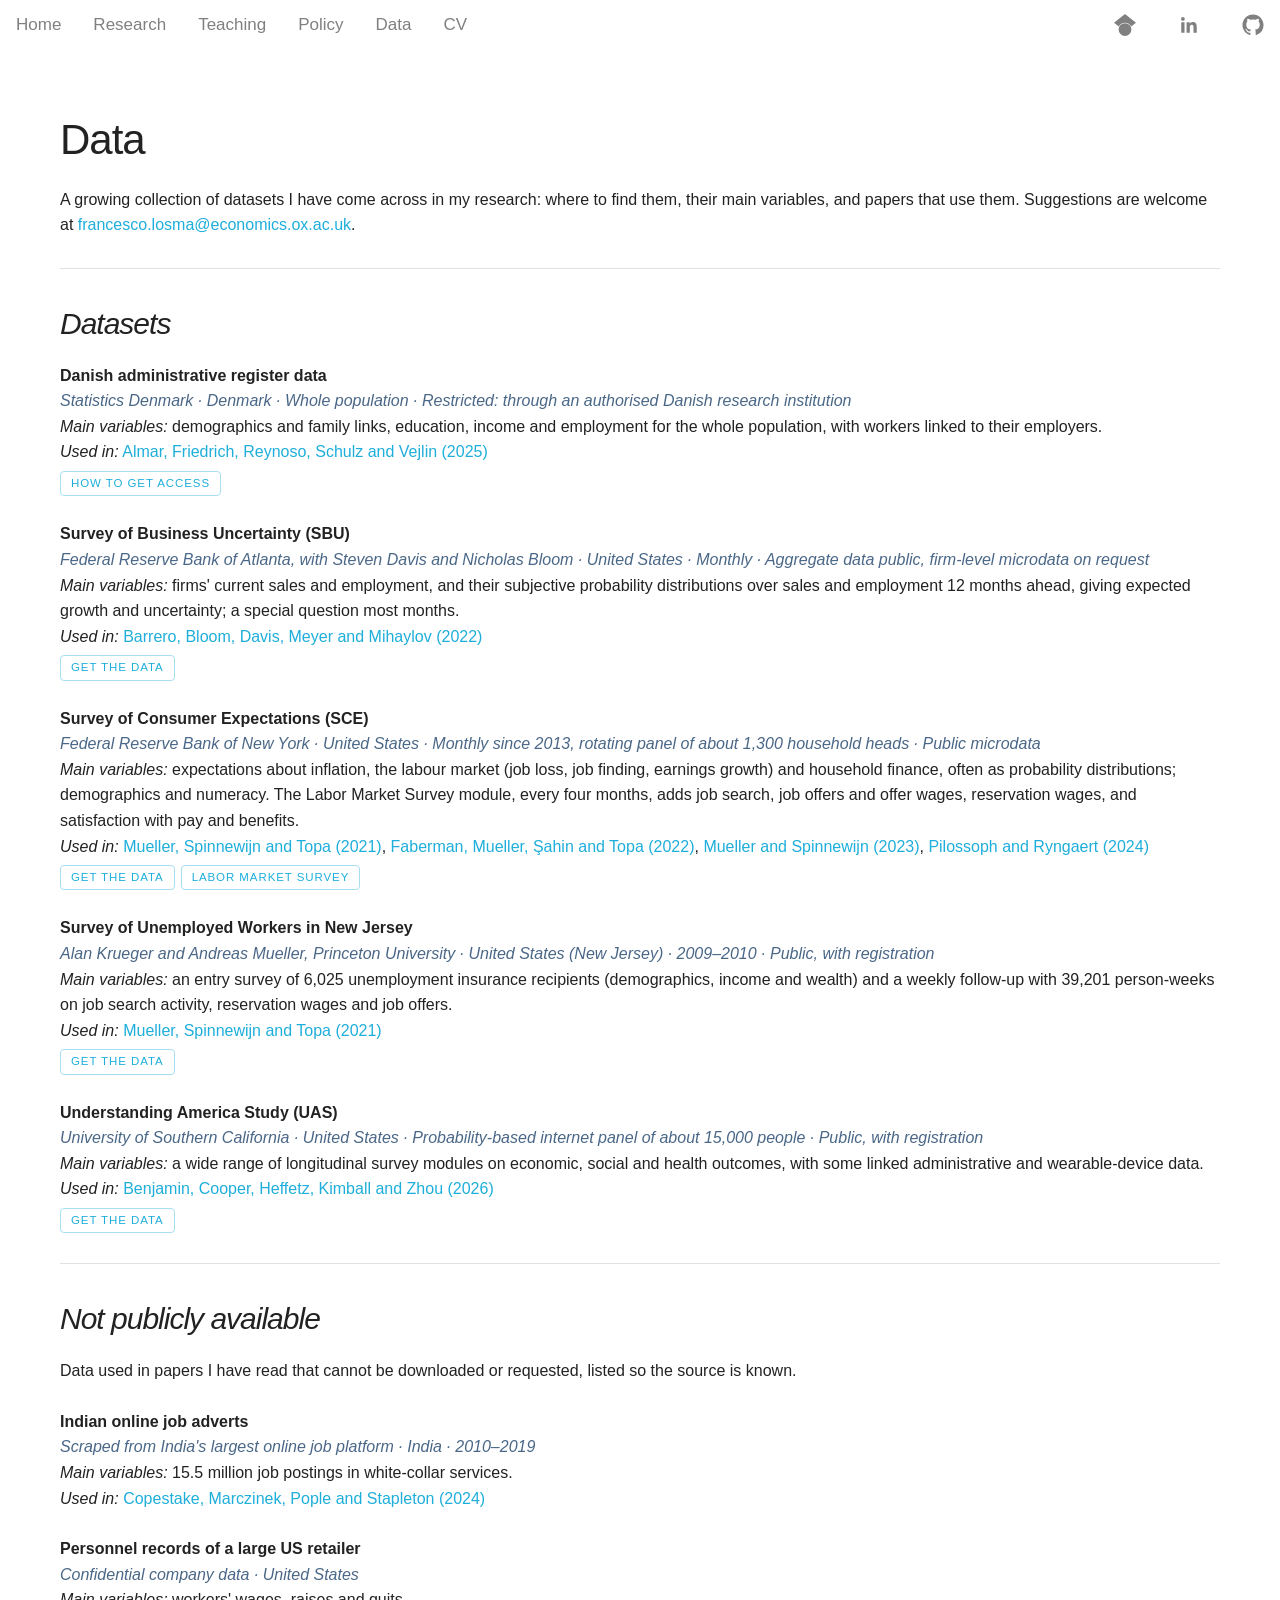
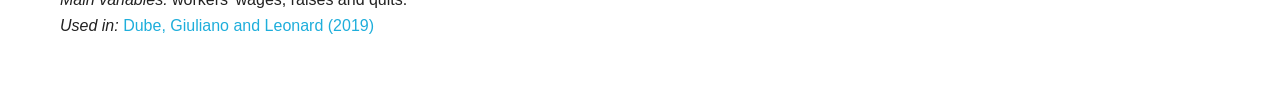
==== data.html @ 28f6fb7c "Add a Data page collecting datasets, their main variables and the papers that use them Co-Authored-B" ====
<!doctype html>
<html lang="en">
  <head>
    <meta charset="utf-8">
    <meta name="viewport" content="width=device-width, initial-scale=1">
    <title>Data | Francesco Losma</title>
    <meta name="description" content="Datasets for economics research: where to find them, their main variables, and papers that use them.">
    <meta name="author" content="Francesco Losma">
    <link rel="canonical" href="https://francescolosma.github.io/data.html">
    <link rel="icon" href="favicon.svg" type="image/svg+xml">
    <link rel="stylesheet" href="styles.css">
  </head>
  <body>
    <!-- Same menu as index.html; if you change one, change both -->
    <header class="topnav">
      <nav class="nav-links" aria-label="Main">
        <a href="index.html">Home</a>
        <a href="index.html#research">Research</a>
        <a href="index.html#teaching">Teaching</a>
        <a href="index.html#policy">Policy</a>
        <a href="data.html">Data</a>
        <a href="files/CV.pdf" target="_blank" rel="noreferrer">CV</a>
      </nav>
      <nav class="social-links" aria-label="Profiles">
        <a href="https://scholar.google.com/citations?user=Rabv2B8AAAAJ" aria-label="Google Scholar" target="_blank" rel="noreferrer">
          <svg aria-hidden="true" viewBox="0 0 24 24"><path d="M5.242 13.769 0 9.5 12 0l12 9.5-5.242 4.269C17.548 11.249 14.978 9.5 12 9.5c-2.977 0-5.548 1.748-6.758 4.269ZM12 10a7 7 0 1 0 0 14 7 7 0 0 0 0-14Z"/></svg>
        </a>
        <a href="https://www.linkedin.com/in/francesco-losma" aria-label="LinkedIn" target="_blank" rel="noreferrer">
          <svg aria-hidden="true" viewBox="0 0 24 24"><path d="M20.45 20.45h-3.56v-5.57c0-1.33-.02-3.04-1.85-3.04-1.85 0-2.14 1.45-2.14 2.94v5.67H9.35V9h3.41v1.56h.05c.48-.9 1.64-1.85 3.37-1.85 3.6 0 4.27 2.37 4.27 5.46v6.28ZM5.34 7.43a2.06 2.06 0 1 1 0-4.13 2.06 2.06 0 0 1 0 4.13ZM7.12 20.45H3.56V9h3.56v11.45Z"/></svg>
        </a>
        <a href="https://github.com/francescolosma" aria-label="GitHub" target="_blank" rel="noreferrer">
          <svg aria-hidden="true" viewBox="0 0 24 24"><path d="M12 .5C5.65.5.5 5.65.5 12c0 5.08 3.29 9.39 7.86 10.91.58.11.79-.25.79-.56v-1.97c-3.2.7-3.87-1.54-3.87-1.54-.52-1.33-1.28-1.69-1.28-1.69-1.04-.71.08-.7.08-.7 1.15.08 1.76 1.18 1.76 1.18 1.03 1.76 2.69 1.25 3.35.96.1-.74.4-1.25.73-1.54-2.55-.29-5.24-1.28-5.24-5.69 0-1.26.45-2.29 1.18-3.09-.12-.29-.51-1.46.11-3.05 0 0 .97-.31 3.17 1.18a11 11 0 0 1 5.77 0c2.2-1.49 3.17-1.18 3.17-1.18.63 1.59.23 2.76.11 3.05.74.8 1.18 1.83 1.18 3.09 0 4.42-2.69 5.39-5.25 5.68.41.36.78 1.06.78 2.14v3.17c0 .31.21.68.8.56A11.5 11.5 0 0 0 23.5 12C23.5 5.65 18.35.5 12 .5Z"/></svg>
        </a>
      </nav>
    </header>

    <main class="container">
      <h1>Data</h1>
      <p>
        A growing collection of datasets I have come across in my research: where to find them,
        their main variables, and papers that use them. Suggestions are welcome at
        <a href="mailto:francesco.losma@economics.ox.ac.uk">francesco.losma@economics.ox.ac.uk</a>.
      </p>

      <hr>

      <section id="datasets">
        <h2>Datasets</h2>
        <!--
          One <article> per dataset, in alphabetical order. Every line except the name is optional:

          <article class="paper" id="short-name">
            <p><strong>Dataset Name (ACRONYM)</strong></p>
            <p class="status">Provider &middot; Country &middot; Years or frequency &middot; How to access it</p>
            <p><em>Main variables:</em> ...</p>
            <p><em>Used in:</em> <a href="https://doi.org/...">Author and Author (2024)</a>, <a href="https://doi.org/...">Author et al. (2022)</a></p>
            <div class="buttons">
              <a class="btn" href="https://...">Get the data</a>
            </div>
          </article>
        -->

        <article class="paper" id="danish-registers">
          <p><strong>Danish administrative register data</strong></p>
          <p class="status">Statistics Denmark &middot; Denmark &middot; Whole population &middot; Restricted: through an authorised Danish research institution</p>
          <p><em>Main variables:</em> demographics and family links, education, income and employment for the whole population, with workers linked to their employers.</p>
          <p><em>Used in:</em> <a href="https://doi.org/10.3386/w33683">Almar, Friedrich, Reynoso, Schulz and Vejlin (2025)</a></p>
          <div class="buttons">
            <a class="btn" href="https://www.dst.dk/en/TilSalg/data-til-forskning">How to get access</a>
          </div>
        </article>

        <article class="paper" id="sbu">
          <p><strong>Survey of Business Uncertainty (SBU)</strong></p>
          <p class="status">Federal Reserve Bank of Atlanta, with Steven Davis and Nicholas Bloom &middot; United States &middot; Monthly &middot; Aggregate data public, firm-level microdata on request</p>
          <p><em>Main variables:</em> firms' current sales and employment, and their subjective probability distributions over sales and employment 12 months ahead, giving expected growth and uncertainty; a special question most months.</p>
          <p><em>Used in:</em> <a href="https://doi.org/10.3386/w30197">Barrero, Bloom, Davis, Meyer and Mihaylov (2022)</a></p>
          <div class="buttons">
            <a class="btn" href="https://www.atlantafed.org/research/surveys/business-uncertainty">Get the data</a>
          </div>
        </article>

        <article class="paper" id="sce">
          <p><strong>Survey of Consumer Expectations (SCE)</strong></p>
          <p class="status">Federal Reserve Bank of New York &middot; United States &middot; Monthly since 2013, rotating panel of about 1,300 household heads &middot; Public microdata</p>
          <p><em>Main variables:</em> expectations about inflation, the labour market (job loss, job finding, earnings growth) and household finance, often as probability distributions; demographics and numeracy. The Labor Market Survey module, every four months, adds job search, job offers and offer wages, reservation wages, and satisfaction with pay and benefits.</p>
          <p><em>Used in:</em> <a href="https://doi.org/10.1257/aer.20190808">Mueller, Spinnewijn and Topa (2021)</a>, <a href="https://doi.org/10.3982/ECTA18582">Faberman, Mueller, &#350;ahin and Topa (2022)</a>, <a href="https://doi.org/10.1016/B978-0-12-822927-9.00030-6">Mueller and Spinnewijn (2023)</a>, <a href="https://doi.org/10.3386/w33042">Pilossoph and Ryngaert (2024)</a></p>
          <div class="buttons">
            <a class="btn" href="https://www.newyorkfed.org/microeconomics/sce">Get the data</a>
            <a class="btn" href="https://www.newyorkfed.org/microeconomics/sce/labor">Labor Market Survey</a>
          </div>
        </article>

        <article class="paper" id="nj-unemployed">
          <p><strong>Survey of Unemployed Workers in New Jersey</strong></p>
          <p class="status">Alan Krueger and Andreas Mueller, Princeton University &middot; United States (New Jersey) &middot; 2009&ndash;2010 &middot; Public, with registration</p>
          <p><em>Main variables:</em> an entry survey of 6,025 unemployment insurance recipients (demographics, income and wealth) and a weekly follow-up with 39,201 person-weeks on job search activity, reservation wages and job offers.</p>
          <p><em>Used in:</em> <a href="https://doi.org/10.1257/aer.20190808">Mueller, Spinnewijn and Topa (2021)</a></p>
          <div class="buttons">
            <a class="btn" href="https://oprdata.princeton.edu/Archive/NJUI">Get the data</a>
          </div>
        </article>

        <article class="paper" id="uas">
          <p><strong>Understanding America Study (UAS)</strong></p>
          <p class="status">University of Southern California &middot; United States &middot; Probability-based internet panel of about 15,000 people &middot; Public, with registration</p>
          <p><em>Main variables:</em> a wide range of longitudinal survey modules on economic, social and health outcomes, with some linked administrative and wearable-device data.</p>
          <p><em>Used in:</em> <a href="https://doi.org/10.3386/w35925">Benjamin, Cooper, Heffetz, Kimball and Zhou (2026)</a></p>
          <div class="buttons">
            <a class="btn" href="https://uasdata.usc.edu/">Get the data</a>
          </div>
        </article>
      </section>

      <hr>

      <section id="not-public">
        <h2>Not publicly available</h2>
        <p>Data used in papers I have read that cannot be downloaded or requested, listed so the source is known.</p>

        <article class="paper" id="india-job-adverts">
          <p><strong>Indian online job adverts</strong></p>
          <p class="status">Scraped from India's largest online job platform &middot; India &middot; 2010&ndash;2019</p>
          <p><em>Main variables:</em> 15.5 million job postings in white-collar services.</p>
          <p><em>Used in:</em> <a href="https://copestake.info/workingpaper/akai/AKAI.pdf">Copestake, Marczinek, Pople and Stapleton (2024)</a></p>
        </article>

        <article class="paper" id="us-retailer">
          <p><strong>Personnel records of a large US retailer</strong></p>
          <p class="status">Confidential company data &middot; United States</p>
          <p><em>Main variables:</em> workers' wages, raises and quits.</p>
          <p><em>Used in:</em> <a href="https://doi.org/10.1257/aer.20160232">Dube, Giuliano and Leonard (2019)</a></p>
        </article>
      </section>
    </main>

    <script src="site.js"></script>
  </body>
</html>
---- styles.css ----
:root {
  --text: #222;
  --muted: #808080;
  --link: #1eaedb;
  --link-hover: #0fa0ce;
  --status: #4a6787;
  --btn-border: #a8dff0;
  --line: #e1e1e1;
  --nav-hover: #ddd;
}

* {
  box-sizing: border-box;
}

html {
  scroll-behavior: smooth;
}

body {
  margin: 0;
  background: #fff;
  color: var(--text);
  font-family: "Helvetica Neue", Helvetica, Arial, sans-serif;
  font-size: 16px;
  font-weight: 300;
  line-height: 1.6;
  overflow-wrap: break-word;
}

a {
  color: var(--link);
  text-decoration: none;
}

a:hover,
a:focus {
  color: var(--link-hover);
}

strong {
  font-weight: 700;
}

p {
  margin: 0 0 25px;
}

hr {
  margin: 30px 0 35px;
  border: 0;
  border-top: 1px solid var(--line);
}

/* ---------- Top bar ---------- */

.topnav {
  display: flex;
  flex-wrap: wrap;
  justify-content: space-between;
  align-items: center;
}

.nav-links,
.social-links {
  display: flex;
  flex-wrap: wrap;
}

.social-links {
  gap: 10px;
}

.topnav a {
  padding: 14px 16px;
  color: var(--muted);
  font-size: 17px;
  line-height: 1.2;
}

.topnav a:hover,
.topnav a:focus {
  background: var(--nav-hover);
  color: #000;
}

.social-links a {
  display: flex;
  align-items: center;
}

.social-links svg {
  width: 22px;
  height: 22px;
  fill: currentColor;
}

/* ---------- Page ---------- */

.container {
  max-width: 1200px;
  margin: 0 auto;
  padding: clamp(24px, 5vw, 72px) 20px 60px;
}

/* photo on the left, name and bio on the right */
.profile {
  display: grid;
  grid-template-columns: 30.667% 1fr;
  gap: 4%;
  align-items: start;
}

.profile-img {
  display: block;
  width: 100%;
  height: auto;
  border-radius: 6px;
}

h1 {
  margin: 0 0 20px;
  font-size: 42px;
  font-weight: 300;
  line-height: 1.25;
  letter-spacing: -1px;
}

.bio p:last-child {
  margin-bottom: 0;
}

h2 {
  margin: 0 0 20px;
  font-size: 30px;
  font-style: italic;
  font-weight: 300;
  line-height: 1.3;
  letter-spacing: -1px;
}

* + h2 {
  margin-top: 40px;
}

section > :last-child {
  margin-bottom: 0;
}

/* ---------- Papers ---------- */

.paper {
  margin-bottom: 25px;
}

.paper p {
  margin: 0;
}

.status {
  color: var(--status);
  font-style: italic;
}

/* a row of buttons under a paper: Abstract, Paper, Slides, ... */
.buttons {
  display: flex;
  flex-wrap: wrap;
  gap: 6px;
  margin: 6px 0 2px;
}

.btn {
  display: inline-flex;
  align-items: center;
  gap: 5px;
  padding: 3px 10px;
  border: 1px solid var(--btn-border);
  border-radius: 4px;
  background: #fff;
  color: var(--link);
  font: inherit;
  font-size: 11.5px;
  font-weight: 500;
  line-height: 1.5;
  letter-spacing: 0.08em;
  text-transform: uppercase;
  vertical-align: 1px;
  cursor: pointer;
  transition: background-color 0.15s, border-color 0.15s, color 0.15s;
}

.btn:hover,
.btn:focus-visible,
.btn[aria-expanded="true"] {
  border-color: var(--link);
  background: var(--link);
  color: #fff;
}

/* the arrow on the Abstract button turns when the abstract is open */
.abstract-toggle::after {
  content: "";
  width: 0;
  height: 0;
  border-top: 4px solid transparent;
  border-bottom: 4px solid transparent;
  border-left: 5px solid currentColor;
  transition: transform 0.15s;
}

.abstract-toggle[aria-expanded="true"]::after {
  transform: rotate(90deg);
}

.abstract {
  margin: 10px 0 4px;
  padding-left: 14px;
  border-left: 2px solid var(--line);
  color: #444;
  font-size: 15px;
}

.abstract p {
  text-align: justify;
}

.presented {
  font-size: 14px;
  line-height: 1.85;
}

/* ---------- Phones ---------- */

@media (max-width: 750px) {
  .profile {
    grid-template-columns: 1fr;
    gap: 20px;
  }

  h1 {
    font-size: 36px;
  }

  .topnav a {
    padding: 12px 10px;
  }
}
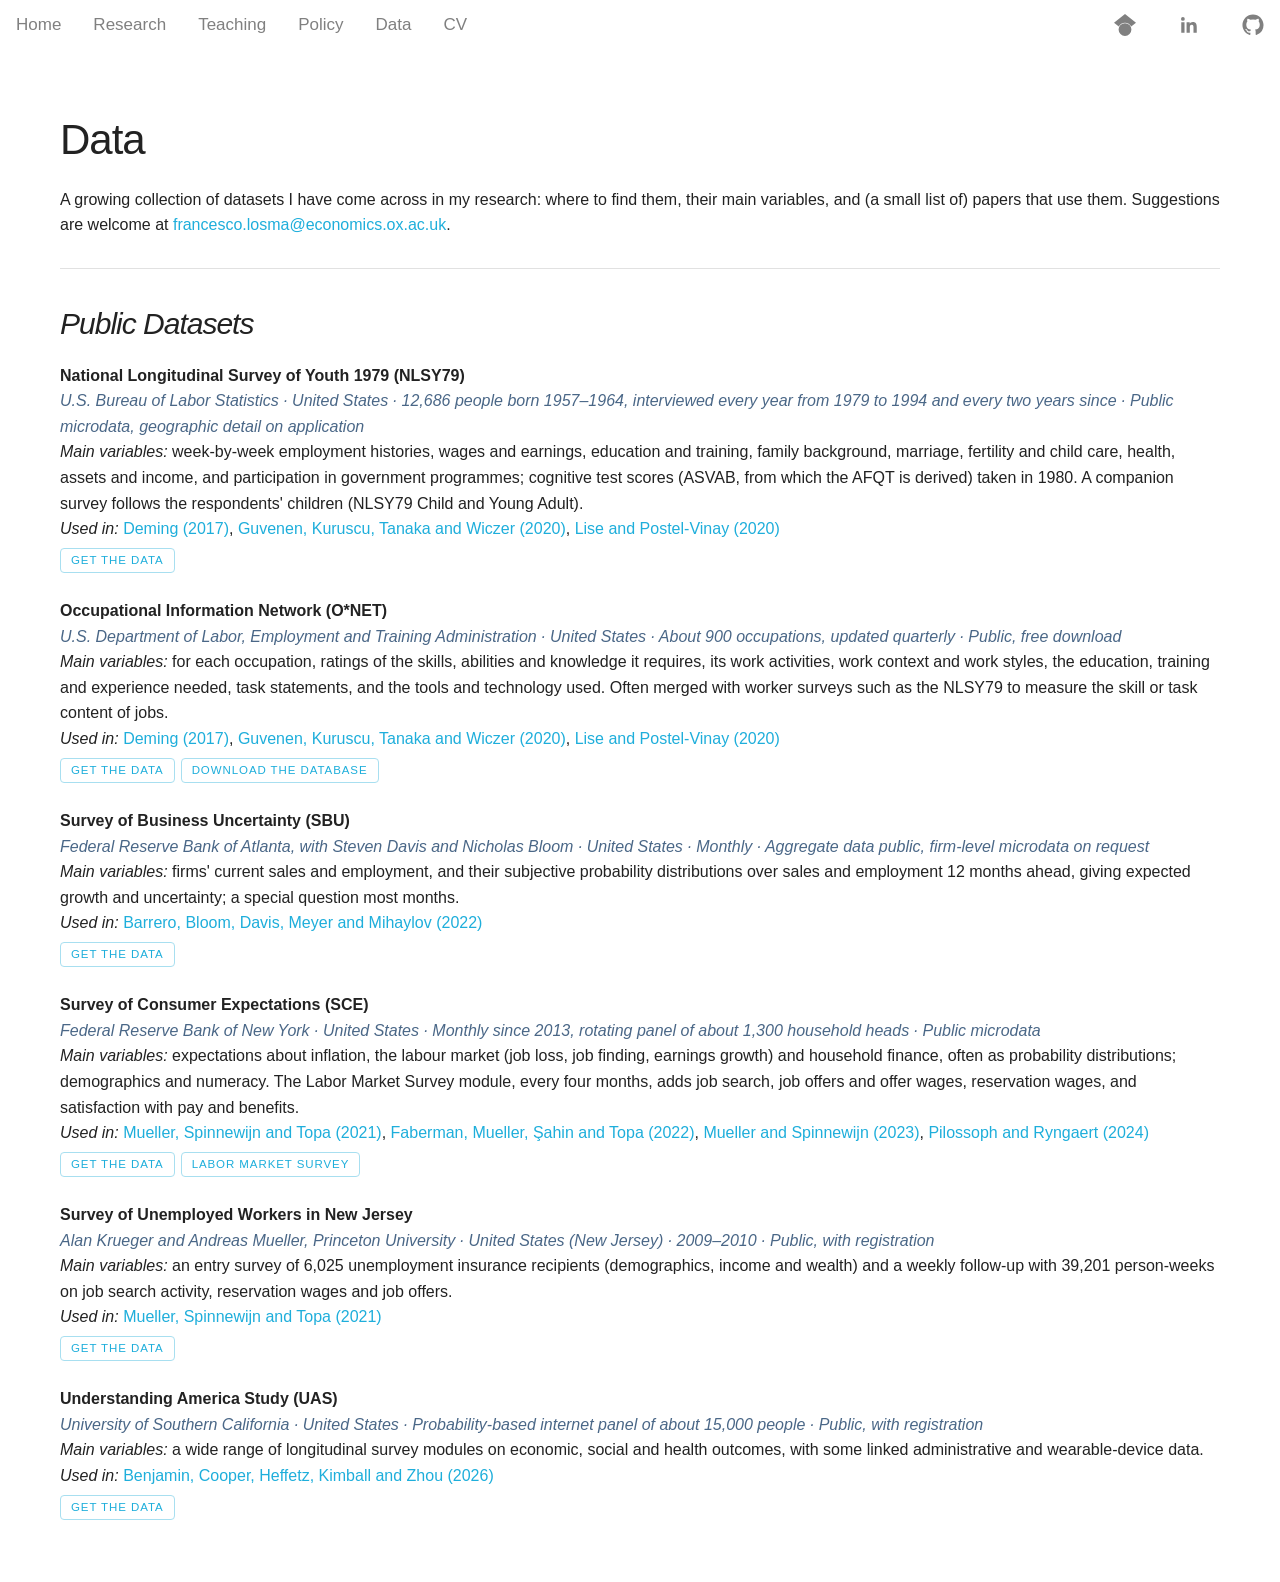
==== commit 3101ab3f: "update data entry" ====
--- a/data.html
+++ b/data.html
@@ -38,14 +38,14 @@
       <h1>Data</h1>
       <p>
         A growing collection of datasets I have come across in my research: where to find them,
-        their main variables, and papers that use them. Suggestions are welcome at
+        their main variables, and (a small list of) papers that use them. Suggestions are welcome at
         <a href="mailto:francesco.losma@economics.ox.ac.uk">francesco.losma@economics.ox.ac.uk</a>.
       </p>
 
       <hr>
 
       <section id="datasets">
-        <h2>Datasets</h2>
+        <h2>Public Datasets</h2>
         <!--
           One <article> per dataset, in alphabetical order. Every line except the name is optional:
 
@@ -60,13 +60,24 @@
           </article>
         -->
 
-        <article class="paper" id="danish-registers">
-          <p><strong>Danish administrative register data</strong></p>
-          <p class="status">Statistics Denmark &middot; Denmark &middot; Whole population &middot; Restricted: through an authorised Danish research institution</p>
-          <p><em>Main variables:</em> demographics and family links, education, income and employment for the whole population, with workers linked to their employers.</p>
-          <p><em>Used in:</em> <a href="https://doi.org/10.3386/w33683">Almar, Friedrich, Reynoso, Schulz and Vejlin (2025)</a></p>
+        <article class="paper" id="nlsy79">
+          <p><strong>National Longitudinal Survey of Youth 1979 (NLSY79)</strong></p>
+          <p class="status">U.S. Bureau of Labor Statistics &middot; United States &middot; 12,686 people born 1957&ndash;1964, interviewed every year from 1979 to 1994 and every two years since &middot; Public microdata, geographic detail on application</p>
+          <p><em>Main variables:</em> week-by-week employment histories, wages and earnings, education and training, family background, marriage, fertility and child care, health, assets and income, and participation in government programmes; cognitive test scores (ASVAB, from which the AFQT is derived) taken in 1980. A companion survey follows the respondents' children (NLSY79 Child and Young Adult).</p>
+          <p><em>Used in:</em> <a href="https://doi.org/10.1093/qje/qjx022">Deming (2017)</a>, <a href="https://doi.org/10.1257/mac.20160241">Guvenen, Kuruscu, Tanaka and Wiczer (2020)</a>, <a href="https://doi.org/10.1257/aer.20162002">Lise and Postel-Vinay (2020)</a></p>
           <div class="buttons">
-            <a class="btn" href="https://www.dst.dk/en/TilSalg/data-til-forskning">How to get access</a>
+            <a class="btn" href="https://www.nlsinfo.org/content/cohorts/nlsy79">Get the data</a>
+          </div>
+        </article>
+
+        <article class="paper" id="onet">
+          <p><strong>Occupational Information Network (O*NET)</strong></p>
+          <p class="status">U.S. Department of Labor, Employment and Training Administration &middot; United States &middot; About 900 occupations, updated quarterly &middot; Public, free download</p>
+          <p><em>Main variables:</em> for each occupation, ratings of the skills, abilities and knowledge it requires, its work activities, work context and work styles, the education, training and experience needed, task statements, and the tools and technology used. Often merged with worker surveys such as the NLSY79 to measure the skill or task content of jobs.</p>
+          <p><em>Used in:</em> <a href="https://doi.org/10.1093/qje/qjx022">Deming (2017)</a>, <a href="https://doi.org/10.1257/mac.20160241">Guvenen, Kuruscu, Tanaka and Wiczer (2020)</a>, <a href="https://doi.org/10.1257/aer.20162002">Lise and Postel-Vinay (2020)</a></p>
+          <div class="buttons">
+            <a class="btn" href="https://www.onetonline.org/">Get the data</a>
+            <a class="btn" href="https://www.onetcenter.org/database.html">Download the database</a>
           </div>
         </article>
 
@@ -112,26 +123,6 @@
         </article>
       </section>
 
-      <hr>
-
-      <section id="not-public">
-        <h2>Not publicly available</h2>
-        <p>Data used in papers I have read that cannot be downloaded or requested, listed so the source is known.</p>
-
-        <article class="paper" id="india-job-adverts">
-          <p><strong>Indian online job adverts</strong></p>
-          <p class="status">Scraped from India's largest online job platform &middot; India &middot; 2010&ndash;2019</p>
-          <p><em>Main variables:</em> 15.5 million job postings in white-collar services.</p>
-          <p><em>Used in:</em> <a href="https://copestake.info/workingpaper/akai/AKAI.pdf">Copestake, Marczinek, Pople and Stapleton (2024)</a></p>
-        </article>
-
-        <article class="paper" id="us-retailer">
-          <p><strong>Personnel records of a large US retailer</strong></p>
-          <p class="status">Confidential company data &middot; United States</p>
-          <p><em>Main variables:</em> workers' wages, raises and quits.</p>
-          <p><em>Used in:</em> <a href="https://doi.org/10.1257/aer.20160232">Dube, Giuliano and Leonard (2019)</a></p>
-        </article>
-      </section>
     </main>
 
     <script src="site.js"></script>
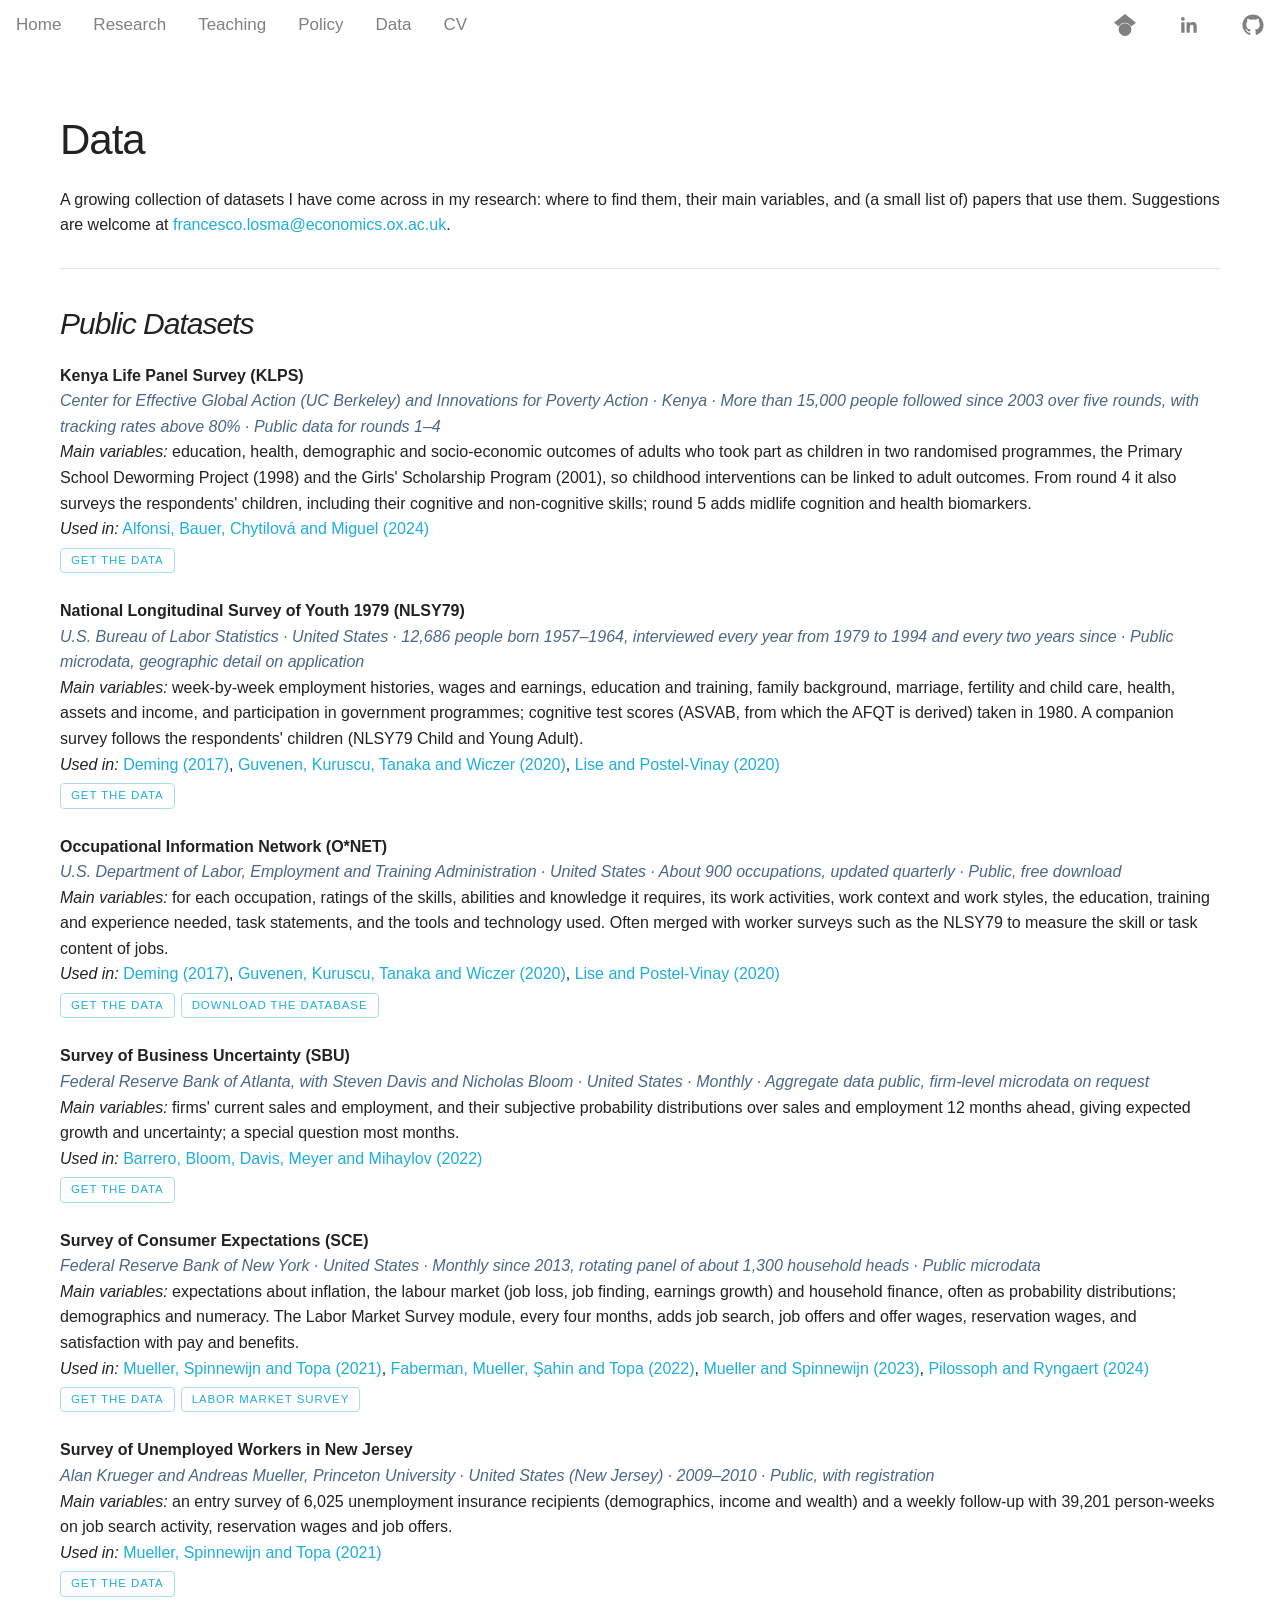
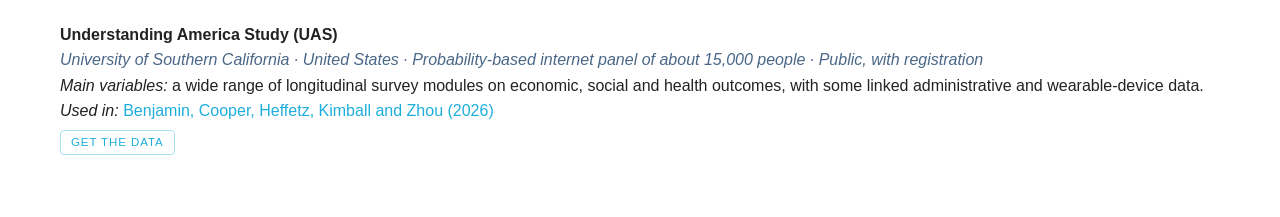
==== commit c034c213: "add kpls data" ====
--- a/data.html
+++ b/data.html
@@ -59,6 +59,16 @@
             </div>
           </article>
         -->
+
+        <article class="paper" id="klps">
+          <p><strong>Kenya Life Panel Survey (KLPS)</strong></p>
+          <p class="status">Center for Effective Global Action (UC Berkeley) and Innovations for Poverty Action &middot; Kenya &middot; More than 15,000 people followed since 2003 over five rounds, with tracking rates above 80% &middot; Public data for rounds 1&ndash;4</p>
+          <p><em>Main variables:</em> education, health, demographic and socio-economic outcomes of adults who took part as children in two randomised programmes, the Primary School Deworming Project (1998) and the Girls' Scholarship Program (2001), so childhood interventions can be linked to adult outcomes. From round 4 it also surveys the respondents' children, including their cognitive and non-cognitive skills; round 5 adds midlife cognition and health biomarkers.</p>
+          <p><em>Used in:</em> <a href="https://doi.org/10.1016/j.jdeveco.2023.103215">Alfonsi, Bauer, Chytilov&aacute; and Miguel (2024)</a></p>
+          <div class="buttons">
+            <a class="btn" href="https://cega.berkeley.edu/klps/data/">Get the data</a>
+          </div>
+        </article>
 
         <article class="paper" id="nlsy79">
           <p><strong>National Longitudinal Survey of Youth 1979 (NLSY79)</strong></p>
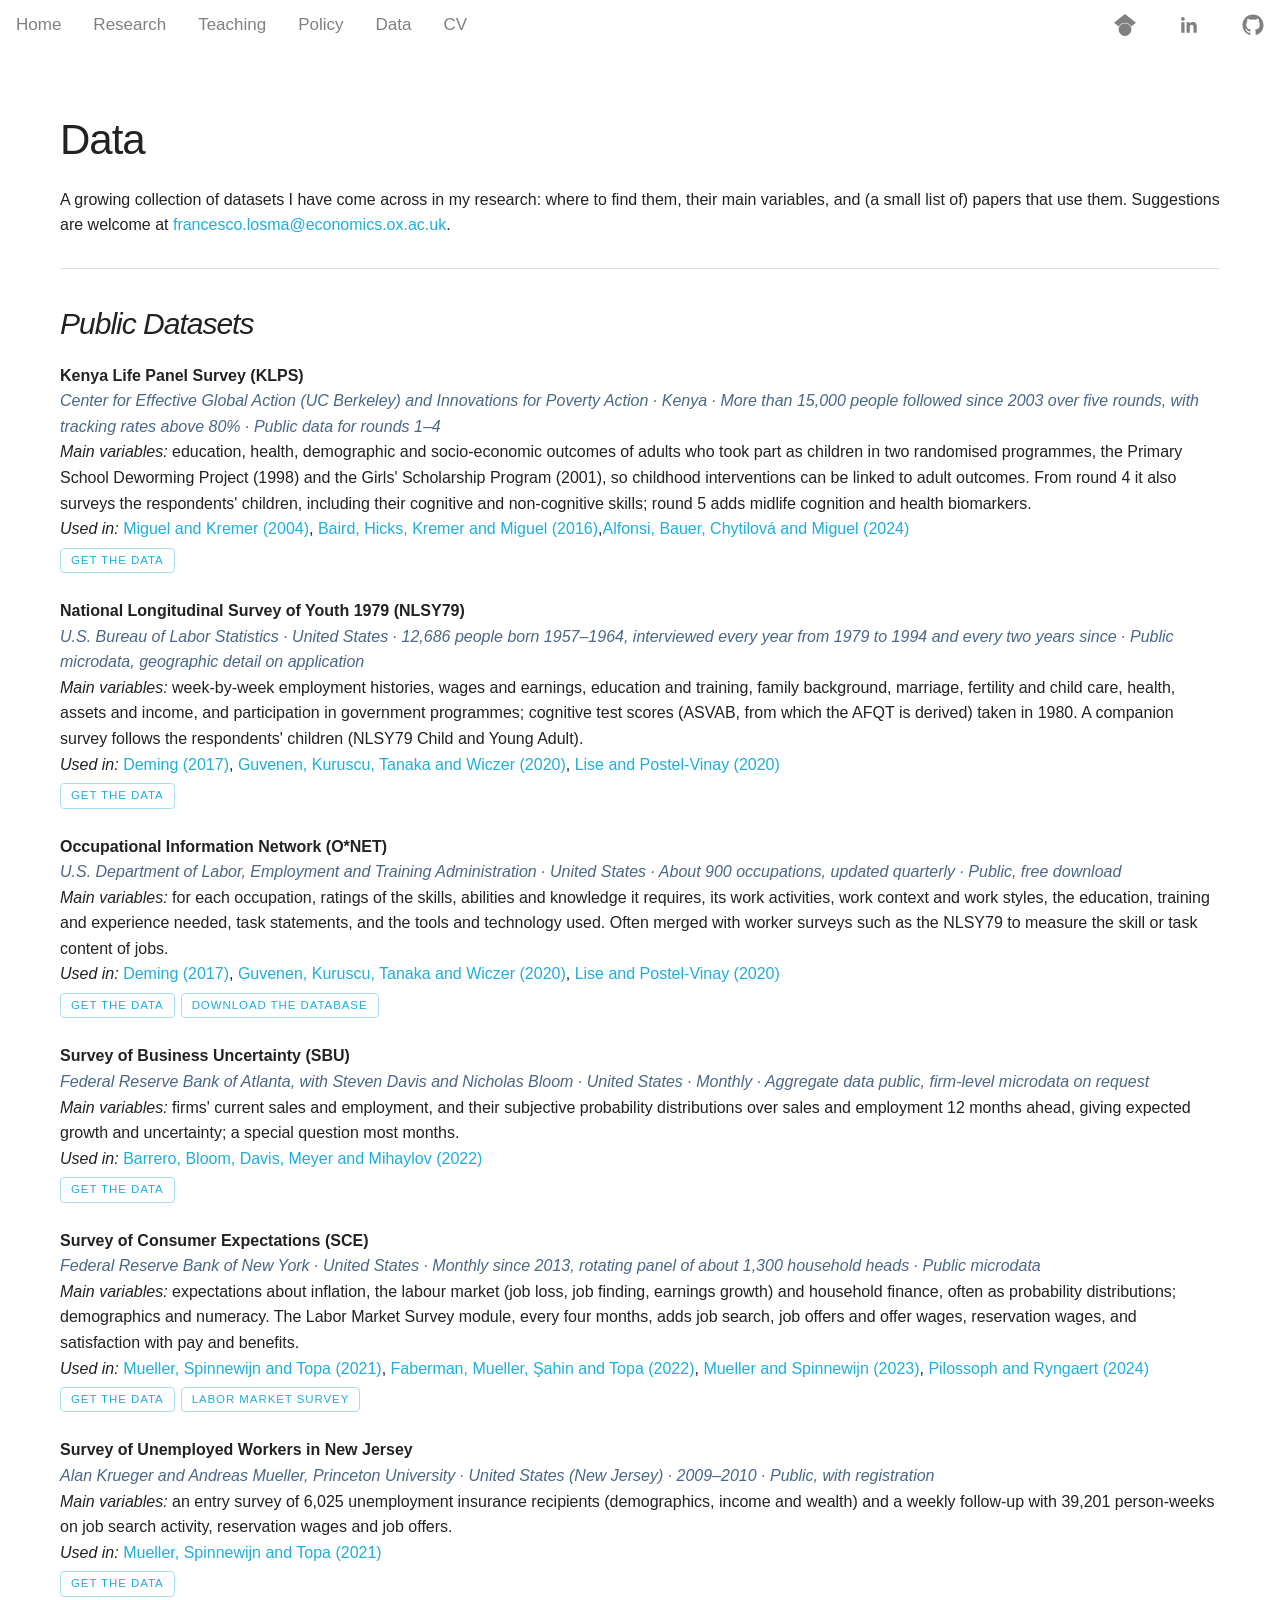
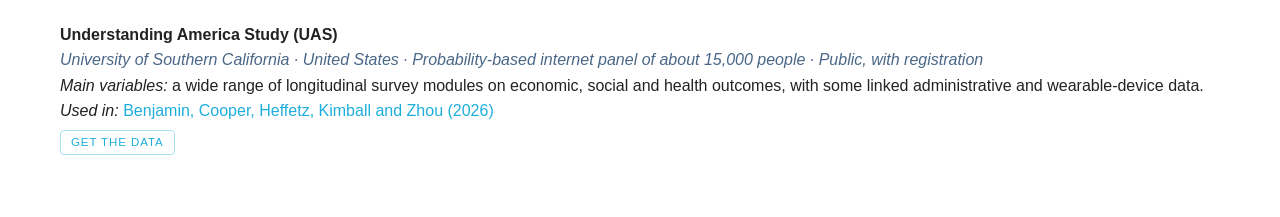
==== commit 6ef26bf9: "add references to kpls" ====
--- a/data.html
+++ b/data.html
@@ -64,7 +64,7 @@
           <p><strong>Kenya Life Panel Survey (KLPS)</strong></p>
           <p class="status">Center for Effective Global Action (UC Berkeley) and Innovations for Poverty Action &middot; Kenya &middot; More than 15,000 people followed since 2003 over five rounds, with tracking rates above 80% &middot; Public data for rounds 1&ndash;4</p>
           <p><em>Main variables:</em> education, health, demographic and socio-economic outcomes of adults who took part as children in two randomised programmes, the Primary School Deworming Project (1998) and the Girls' Scholarship Program (2001), so childhood interventions can be linked to adult outcomes. From round 4 it also surveys the respondents' children, including their cognitive and non-cognitive skills; round 5 adds midlife cognition and health biomarkers.</p>
-          <p><em>Used in:</em> <a href="https://doi.org/10.1016/j.jdeveco.2023.103215">Alfonsi, Bauer, Chytilov&aacute; and Miguel (2024)</a></p>
+          <p><em>Used in:</em> <a href="https://doi.org/10.1111/j.1468-0262.2004.00481.x">Miguel and Kremer (2004)</a>, <a href="https://doi.org/10.1093/qje/qjw022">Baird, Hicks, Kremer and Miguel (2016)</a>,<a href="https://doi.org/10.1016/j.jdeveco.2023.103215">Alfonsi, Bauer, Chytilov&aacute; and Miguel (2024)</a></p>
           <div class="buttons">
             <a class="btn" href="https://cega.berkeley.edu/klps/data/">Get the data</a>
           </div>
